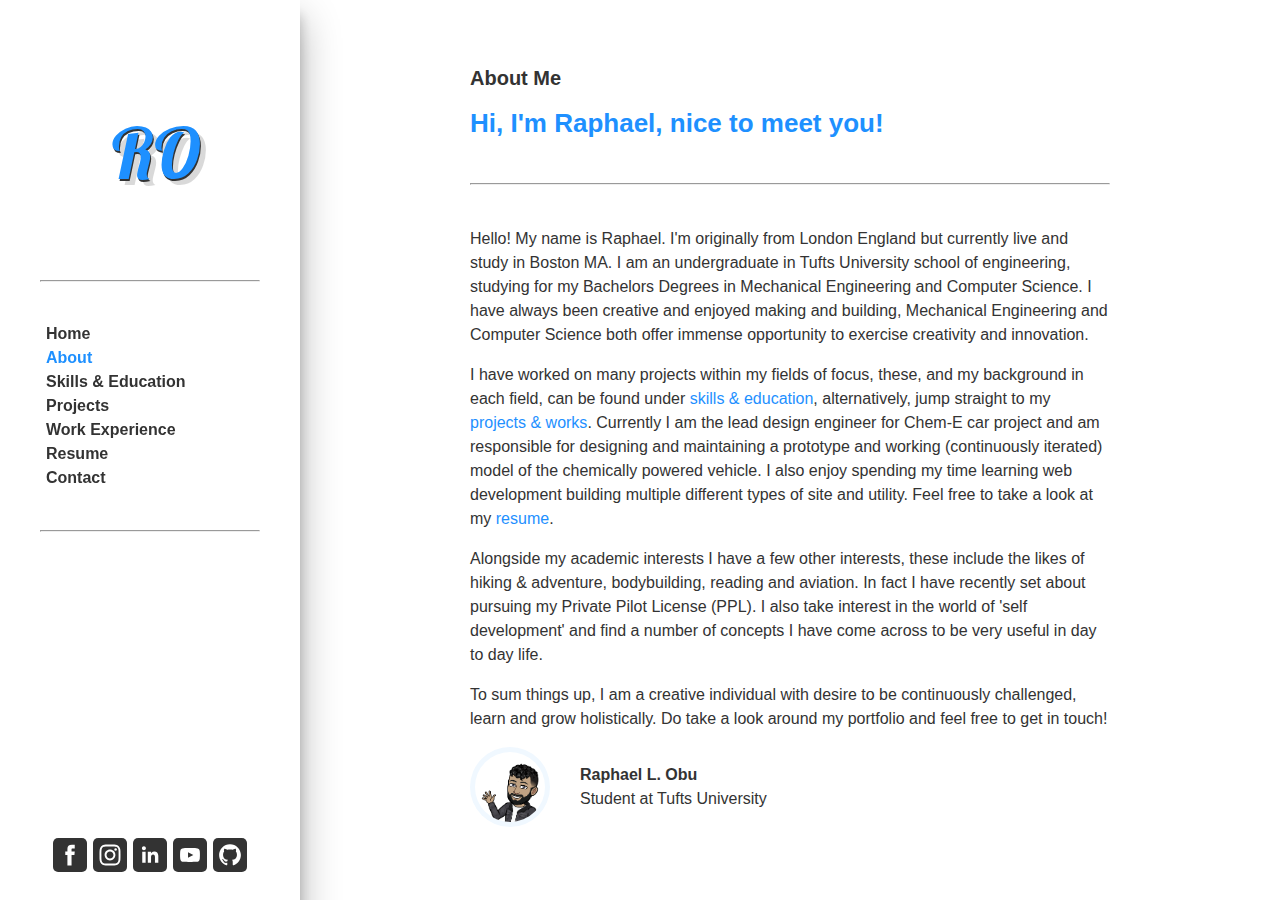
==== Summer MVP/about.html @ 68be8208 "First commit, site almost there!" ====
<!DOCTYPE html>
<html>
<head>
<meta name="viewport" content="width=device-width, initial-scale=1">
<link rel="stylesheet" href="https://fonts.googleapis.com/css?family=Lobster">
<link rel="stylesheet" href="https://cdnjs.cloudflare.com/ajax/libs/font-awesome/4.7.0/css/font-awesome.min.css">
<link href="index.css" rel="stylesheet">
<link href="responsive.css" rel="stylesheet">
<title>Raphael Obu Portfolio</title>
</head>
<body>

  <!-- NEW RESPONSIVE STUFF ABOVE HERE -->
<nav class="theHamburger">
  <div class="hamNav">
    <div class="container hamNav-container">
        <input class="checkbox" type="checkbox" name="" id="" />
        <div class="hamburger-lines">
          <span class="line line1"></span>
          <span class="line line2"></span>
          <span class="line line3"></span>
        </div>  
      <div class="menu-items">
        <div class="flipField">
          <div class="flipCoin">
            <div class="front">
                <br>
              <div class="companyNameSection"><a class="companyName" href="index.html">RO</a></div>
            </div>
            <div class="back">
              <img class="thumbnail thumbnail-hover" src="./images/bitmojiWave.png">
            </div>
          </div>
        </div>

      <br>
      <hr class="lineDivision" style="width:30%;">
      <br>

      <a class="hamNavBtn" href="index.html"><strong>Home</strong></a>
      <a class="hamNavBtn active" href="about.html"><strong>About</strong></a>
      <a class="hamNavBtn" href="education.html"><strong>Skills & Education</strong></a>
      <a class="hamNavBtn" href="projects.html"><strong>Projects</strong></a>
      <a class="hamNavBtn" href="experience.html"><strong>Work Experience</strong></a>
      <a class="hamNavBtn" target="_blank" rel="noopener noreferrer" href=" https://www.dropbox.com/s/b8owps4is5yozk8/Raphael.Obu.pdf?dl=0"><strong>Resume</strong></a>
      <a class="hamNavBtn" href="contact.html"><strong>Contact</strong></a>

      <br>
      <hr class="lineDivision" style="width:30%;">
      </div>
    </div>
  </div>
</nav>

<!-- NON RESPONSIVE BELOW THIS LINE -->

<div class="sideNav boxShadowIt">
    <div class="flipField">
        <div class="flipCoin">
          <div class="front">
              <br>
            <div class="companyNameSection"><a class="companyName" href="index.html">RO</a></div>
          </div>
          <div class="back">
            <img class="thumbnail thumbnail-hover" src="./images/bitmojiWave.png">
          </div>
        </div>
      </div>
    
    <br>
    <hr class="lineDivision">
    <br>

    <a class="sideNavBtn" href="index.html"><strong>Home</strong></a>
    <a class="sideNavBtn active" href="about.html"><strong>About</strong></a>
    <a class="sideNavBtn" href="education.html"><strong>Skills & Education</strong></a>
    <a class="sideNavBtn" href="projects.html"><strong>Projects</strong></a>
    <a class="sideNavBtn" href="experience.html"><strong>Work Experience</strong></a>
    <a class="sideNavBtn" target="_blank" rel="noopener noreferrer" href=" https://www.dropbox.com/s/b8owps4is5yozk8/Raphael.Obu.pdf?dl=0"><strong>Resume</strong></a>
    <a class="sideNavBtn" href="contact.html"><strong>Contact</strong></a>

    <br>
    <hr class="lineDivision">

</div>

<div class="socialsBarLeft">

    <div class="socialNav" style="display:flex;flex-wrap:wrap">
        <a class="socialBtn" href="https://www.facebook.com/raphaelobu2000/" target="_blank" rel="noopener noreferrer" style=""><svg class="niftybutton-facebook" style="display:block;fill:currentColor" data-tag="fac" data-name="Facebook" viewBox="0 0 512 512" preserveAspectRatio="xMidYMid meet">
        <path d="M211.9 197.4h-36.7v59.9h36.7V433.1h70.5V256.5h49.2l5.2-59.1h-54.4c0 0 0-22.1 0-33.7 0-13.9 2.8-19.5 16.3-19.5 10.9 0 38.2 0 38.2 0V82.9c0 0-40.2 0-48.8 0 -52.5 0-76.1 23.1-76.1 67.3C211.9 188.8 211.9 197.4 211.9 197.4z"></path>
    </svg></a>
        <a class="socialBtn" href="https://www.instagram.com/raphael_obu/" target="_blank" rel="noopener noreferrer"><svg class="niftybutton-instagram" style="display:block;fill:currentColor" data-tag="ins" data-name="Instagram" viewBox="0 0 512 512" preserveAspectRatio="xMidYMid meet">
        <path d="M256 109.3c47.8 0 53.4 0.2 72.3 1 17.4 0.8 26.9 3.7 33.2 6.2 8.4 3.2 14.3 7.1 20.6 13.4 6.3 6.3 10.1 12.2 13.4 20.6 2.5 6.3 5.4 15.8 6.2 33.2 0.9 18.9 1 24.5 1 72.3s-0.2 53.4-1 72.3c-0.8 17.4-3.7 26.9-6.2 33.2 -3.2 8.4-7.1 14.3-13.4 20.6 -6.3 6.3-12.2 10.1-20.6 13.4 -6.3 2.5-15.8 5.4-33.2 6.2 -18.9 0.9-24.5 1-72.3 1s-53.4-0.2-72.3-1c-17.4-0.8-26.9-3.7-33.2-6.2 -8.4-3.2-14.3-7.1-20.6-13.4 -6.3-6.3-10.1-12.2-13.4-20.6 -2.5-6.3-5.4-15.8-6.2-33.2 -0.9-18.9-1-24.5-1-72.3s0.2-53.4 1-72.3c0.8-17.4 3.7-26.9 6.2-33.2 3.2-8.4 7.1-14.3 13.4-20.6 6.3-6.3 12.2-10.1 20.6-13.4 6.3-2.5 15.8-5.4 33.2-6.2C202.6 109.5 208.2 109.3 256 109.3M256 77.1c-48.6 0-54.7 0.2-73.8 1.1 -19 0.9-32.1 3.9-43.4 8.3 -11.8 4.6-21.7 10.7-31.7 20.6 -9.9 9.9-16.1 19.9-20.6 31.7 -4.4 11.4-7.4 24.4-8.3 43.4 -0.9 19.1-1.1 25.2-1.1 73.8 0 48.6 0.2 54.7 1.1 73.8 0.9 19 3.9 32.1 8.3 43.4 4.6 11.8 10.7 21.7 20.6 31.7 9.9 9.9 19.9 16.1 31.7 20.6 11.4 4.4 24.4 7.4 43.4 8.3 19.1 0.9 25.2 1.1 73.8 1.1s54.7-0.2 73.8-1.1c19-0.9 32.1-3.9 43.4-8.3 11.8-4.6 21.7-10.7 31.7-20.6 9.9-9.9 16.1-19.9 20.6-31.7 4.4-11.4 7.4-24.4 8.3-43.4 0.9-19.1 1.1-25.2 1.1-73.8s-0.2-54.7-1.1-73.8c-0.9-19-3.9-32.1-8.3-43.4 -4.6-11.8-10.7-21.7-20.6-31.7 -9.9-9.9-19.9-16.1-31.7-20.6 -11.4-4.4-24.4-7.4-43.4-8.3C310.7 77.3 304.6 77.1 256 77.1L256 77.1z"></path>
        <path d="M256 164.1c-50.7 0-91.9 41.1-91.9 91.9s41.1 91.9 91.9 91.9 91.9-41.1 91.9-91.9S306.7 164.1 256 164.1zM256 315.6c-32.9 0-59.6-26.7-59.6-59.6s26.7-59.6 59.6-59.6 59.6 26.7 59.6 59.6S288.9 315.6 256 315.6z"></path>
        <circle cx="351.5" cy="160.5" r="21.5"></circle>
    </svg></a>
        <a class="socialBtn" href="https://www.linkedin.com/in/raphaelobu/" target="_blank" rel="noopener noreferrer"><svg class="niftybutton-linkedin" style="display:block;fill:currentColor" data-donate="true" data-tag="lin" data-name="LinkedIn" viewBox="0 0 512 512" preserveAspectRatio="xMidYMid meet">
        <path d="M186.4 142.4c0 19-15.3 34.5-34.2 34.5 -18.9 0-34.2-15.4-34.2-34.5 0-19 15.3-34.5 34.2-34.5C171.1 107.9 186.4 123.4 186.4 142.4zM181.4 201.3h-57.8V388.1h57.8V201.3zM273.8 201.3h-55.4V388.1h55.4c0 0 0-69.3 0-98 0-26.3 12.1-41.9 35.2-41.9 21.3 0 31.5 15 31.5 41.9 0 26.9 0 98 0 98h57.5c0 0 0-68.2 0-118.3 0-50-28.3-74.2-68-74.2 -39.6 0-56.3 30.9-56.3 30.9v-25.2H273.8z"></path>
    </svg></a>
        <a class="socialBtn" href="https://www.youtube.com/channel/UCJj1xaywDetAXqvkctlM86g" target="_blank" rel="noopener noreferrer"><svg class="niftybutton-youtube" style="display:block;fill:currentColor" data-donate="true" data-tag="you" data-name="YouTube" viewBox="0 0 512 512" preserveAspectRatio="xMidYMid meet">
        <path d="M422.6 193.6c-5.3-45.3-23.3-51.6-59-54 -50.8-3.5-164.3-3.5-215.1 0 -35.7 2.4-53.7 8.7-59 54 -4 33.6-4 91.1 0 124.8 5.3 45.3 23.3 51.6 59 54 50.9 3.5 164.3 3.5 215.1 0 35.7-2.4 53.7-8.7 59-54C426.6 284.8 426.6 227.3 422.6 193.6zM222.2 303.4v-94.6l90.7 47.3L222.2 303.4z"></path>
    </svg></a>
        <a class="socialBtn" href="https://github.com/raphaelobu" target="_blank" rel="noopener noreferrer"><svg class="niftybutton-github" style="display:block;fill:currentColor" data-donate="true" data-tag="git" data-name="Github" viewBox="0 0 512 512" preserveAspectRatio="xMidYMid meet">
        <path d="M256 70.7c-102.6 0-185.9 83.2-185.9 185.9 0 82.1 53.3 151.8 127.1 176.4 9.3 1.7 12.3-4 12.3-8.9V389.4c-51.7 11.3-62.5-21.9-62.5-21.9 -8.4-21.5-20.6-27.2-20.6-27.2 -16.9-11.5 1.3-11.3 1.3-11.3 18.7 1.3 28.5 19.2 28.5 19.2 16.6 28.4 43.5 20.2 54.1 15.4 1.7-12 6.5-20.2 11.8-24.9 -41.3-4.7-84.7-20.6-84.7-91.9 0-20.3 7.3-36.9 19.2-49.9 -1.9-4.7-8.3-23.6 1.8-49.2 0 0 15.6-5 51.1 19.1 14.8-4.1 30.7-6.2 46.5-6.3 15.8 0.1 31.7 2.1 46.6 6.3 35.5-24 51.1-19.1 51.1-19.1 10.1 25.6 3.8 44.5 1.8 49.2 11.9 13 19.1 29.6 19.1 49.9 0 71.4-43.5 87.1-84.9 91.7 6.7 5.8 12.8 17.1 12.8 34.4 0 24.9 0 44.9 0 51 0 4.9 3 10.7 12.4 8.9 73.8-24.6 127-94.3 127-176.4C441.9 153.9 358.6 70.7 256 70.7z"></path>
    </svg></a>
    </div>

  </div>

<script>
/* Loop through all dropdown buttons to toggle between hiding and showing its dropdown content - This allows the user to have multiple dropdowns without any conflict */
var dropdown = document.getElementsByClassName("dropdownBtn");
var i;

for (i = 0; i < dropdown.length; i++) {
  dropdown[i].addEventListener("click", function() {
  this.classList.toggle("active");
  var dropdownContent = this.nextElementSibling;
  if (dropdownContent.style.display === "block") {
  dropdownContent.style.display = "none";
  } else {
  dropdownContent.style.display = "block";
  }
  });
}
</script>

<div class="main">
  <div class="aboutSection" id="aboutSection">

    <h3 class="textColorDarkGrey">About Me</h3>
    <h2 class="textColorDodgerBlue">Hi, I'm Raphael, nice to meet you!</h2>

    <p class="halfBr">&nbsp</p>
    <hr>
    <p class="halfBr">&nbsp</p>

    <p class="textColorDarkGrey">
      Hello! My name is Raphael. I'm originally from London England but currently live and study in Boston MA. I am an undergraduate in Tufts University school of engineering, studying for my Bachelors Degrees in Mechanical Engineering and Computer Science. I have always been creative and enjoyed making and building, Mechanical Engineering and Computer Science both offer immense opportunity to exercise creativity and innovation.
    </p>
    <p class="textColorDarkGrey">
      I have worked on many projects within my fields of focus, these, and my background in each field, can be found under <a class="textColorDodgerBlue" href="skills&education.html" style="text-decoration: none;">skills & education</a>, alternatively, jump straight to my <a class="textColorDodgerBlue" href="projects.html" style="text-decoration: none;">projects & works</a>. Currently I am the lead design engineer for Chem-E car project and am responsible for designing and maintaining a prototype and working (continuously iterated) model of the chemically powered vehicle. I also enjoy spending my time learning web development building multiple different types of site and utility. Feel free to take a look at my <a class="textColorDodgerBlue" target="_blank" rel="noopener noreferrer" href=" https://www.dropbox.com/s/b8owps4is5yozk8/Raphael.Obu.pdf?dl=0" style="text-decoration: none;">resume</a>.
    </p>
    <p class="textColorDarkGrey">
      Alongside my academic interests I have a few other interests, these include the likes of hiking & adventure, bodybuilding, reading and aviation. In fact I have recently set about pursuing my Private Pilot License (PPL). I also take interest in the world of 'self development' and find a number of concepts I have come across to be very useful in day to day life.
    </p>
    <p class="textColorDarkGrey">
      To sum things up, I am a creative individual with desire to be continuously challenged, learn and grow holistically. Do take a look around my portfolio and feel free to get in touch!
    </p>


    <div class="authorTag">
      <div class="outerCircle">
        <div class="innerCircle">
          <img class="authorImg" src="./images/bitmojiWave.png">
        </div>
      </div>
      <div class="rightAuthorText">
        <p class="textColorDarkGrey">
          <strong>Raphael L. Obu</strong> <br> Student at Tufts University
        </p>
      </div>
    </div>
  </div>
</div>


</body>
</html>
---- Summer MVP/index.css ----
body {
  font-family: sans-serif;
  font-size: 24px;
  background-color: white;
  margin: 0;
  padding: 0;
}
/*General Layout*/
div.twoSides{
  margin-left: 0px;
  margin-top: -40vh;
  display: flex;
}

div.left50{
  padding-left: 220px;
  margin: auto;
  width:100%;
  height: 100%;
}

div.right50{
  margin: auto;
  width:100%;
  height: 100%;
  float:right;
}



/*General Styling classes*/
  .boxShadowIt{
  box-shadow: rgba(0, 0, 0, 0.3) 0px 19px 38px, rgba(0, 0, 0, 0.22) 0px 15px 12px;
}

.textColorWhite{
color: white;
}
  
.textColorDodgerBlue{
color: dodgerblue;
}
  
.textColorDarkGrey{
color: #333;
}

h1{
  font-size: 36px;
  line-height: 40px;
  }

h2{
  font-size: 26px;
  line-height: 26px;
  }

h3{
  font-size: 20px;
  line-height: 20px;
  }
  

p{
  font-size: 16px;
  line-height: 24px;
}

p.boxed {
  font-size: 14px;
  line-height: 24px;
}

p.halfBr{
  line-height: 10px;
}

label.label{
  font-size: 16px;
  line-height: 24px;
}

div.clickMe{
  text-align: center;
  font-size: 16px;
  line-height: 24px;
}


/* Fixed sidenav, full height */
.sideNav {
  margin: 0;
  padding: 0;
  overflow: hidden;
  background-color: white;
  top: 0;
  left:0;
  width: 220px;
  height: 100%;
  position: fixed;
  z-index: 1;
  padding: 40px;
}

/* Coin flip styling */
.flipField {
  width: 200px;
  height: 200px;
  padding-left: 10px;
  padding-right: 10px;
}
.flipField:hover .flipCoin {
  transform: rotateY(180deg);
}
.flipField .flipCoin {
  transform-style: preserve-3d;
  transition: transform 0.8s ease;
  height: 100%;
  width: 100%;
}
.flipField .flipCoin .front, .flipField .flipCoin .back {
  position: absolute;
  top: 0;
  left: 0;
  width: 100%;
  height: 100%;
  backface-visibility: hidden;
  border-radius: 50%;
  overflow: hidden;
}
.flipField .flipCoin .front {
  transform: translateZ(1px);
}
.flipField .flipCoin .back {
  transform: rotateY(180deg);
}
.flipField .flipCoin .thumbnail {
  width: 100%;
}

/* Style the sidenav links and the dropdown button */
.sideNav a, .dropdownBtn {
  padding-left: 6px;
  text-decoration: none;
  font-size: 16px;
  line-height: 24px;
  color: #333;
  display: block;
  border: none;
  background: none;
  width: 100%;
  text-align: left;
  cursor: pointer;
  outline: none;
}

/* On mouse-over */
.sideNav a:hover, .dropdownBtn:hover {
  color: dodgerblue;
}

/* Add an active class to the active dropdown button */
.active {
  background-color: white;
  color: #333;
}

/* Dropdown container (hidden by default). Optional: add a lighter background color and some left padding to change the design of the dropdown content */
.dropdownContainer {
  display: none;
  background-color: white;
}

/* Some media queries for responsiveness */
@media screen and (max-height: 450px) {
  .sideNav {padding-top: 15px;}
  .sideNav a {font-size: 18px;}
}

/* Logo  */
a.companyName {
  width: 100%;
  display: block;
  color: dodgerblue;
  font-size: 40px;
  text-decoration: none;
  text-align: center;
  padding-top: 40px;
  padding-bottom: 40px;
  font: 500 70px/1.3 'Lobster';
  text-shadow: 1.5px 1.5px 0px #333, 6px 6px 0px rgba(0,0,0,0.15);
  }

a.sideNavBtn.active {
color: dodgerblue;
}

div.socialNav{
  padding-left: 10px;
  padding-right: 10px;
}

a.socialBtn{
  color:white;
  background-color: #333;
  text-decoration:none;
  border:0;
  width:30px;
  height:30px;
  padding:2px;
  margin:3px;
  border-radius:15%;
}

a.socialBtn:hover{
  color:white;
  background-color: dodgerblue;
}

/* Fixed SocialsBar on left */
.socialsBarLeft {
  margin: 0;
  padding: 20px;
  padding-left: 40px;
  padding-right: 40px;
  overflow: hidden;
  background-color: white;
  bottom: 0;
  left:0;
  width: 220px;
  height: 5%;
  position: fixed;
  z-index: 1;
}


/*Main Content*/
header.homeHeader{
  margin: 0;
  padding:0;
  margin-left: 300px; 
  overflow:hidden;
  position: relative;
  height: 80vh;
}

header.homeHeader::after{
  content:"";
  position:absolute;
  top:0;
  left:0;
  height: 100%;
  width:100%;
  transform: skewY(-30deg);
  background: aliceblue;
  transform-origin: bottom left;
  z-index: -1;
}

img.homeImg{
  padding: 0;
  margin:0;
  margin-top: -50px;
  width: 300px;
  float: right;
  margin-right:15%;
}

div.welcomeTextBox{
  z-index: 0;
}

/*Bounce on hover down arrow*/
div.scrollArrow {
font-size: 16px;
margin-left: 300px; 
text-align: center;
padding-top:5%;
padding-bottom:5%;
}

a.scrollCaret {
float:center;
color: #333; 
text-decoration: none;
}

.bounce {
-moz-animation: bounce 2s infinite;
-webkit-animation: bounce 2s infinite;
animation: bounce 2s infinite;
}

@keyframes bounce {
0%, 20%, 50%, 80%, 100% {
  transform: translateY(0);
}
40% {
  transform: translateY(-30px);
}
60% {
  transform: translateY(-15px);
}
}

/* Main content */
div.main {
  margin-left: 300px; /* Same as the width of the sidenav */
  font-size: 20px; /* Increased text to enable scrolling */
  padding: 0px 10px;
  max-width: 1176px;
}

@media only screen and (min-width: 1500px) {
  div.main{
    width: 1176px;
    margin:auto;
    padding-left: 300px;
  }
}

div.aboutSection{
  padding-top: 5%;
  padding-left: 160px;
  padding-right: 160px;
}

div.fieldSection{
  padding-top: 5%;
  padding-left: 160px;
  padding-right: 160px;
}

div.experienceSection{
  padding-top: 5%;
  padding-left: 160px;
  padding-right: 160px;
}

div.endMain{
  padding-top: 7%;
}

/* Author Tag */
div.authorTag{
  height: 80px;
  display: inline-flex;
  padding-bottom: 50px;
}

div.outerCircle{
  width:80px;
  height:80px;
  background-color: aliceblue;
  border-radius: 50%;
  position: relative;
}

div.innerCircle{
  width:70px;
  height:70px;
  background-color: white;
  border-radius: 50%;
  position: absolute;
  left: 5px;
  top: 5px;
  overflow: hidden;
}

img.authorImg{
  width:72px;
  height:72px;
}

div.rightAuthorText{
  padding-left: 30px;
  position: relative;
  width:400px;
}


/*Fields of focus*/
div.fieldOfFocus{
width: 100%;
height:480px;
}

ul.fieldsNavBar {
list-style-type: none;
margin: 0;
padding: 0;
overflow: hidden;
background-color: white;
top: 0;
width: 100%;

}

li.fieldsNavBtn {
float:left;
padding-left: 4%; 
padding-right: 4%;
}
@media only screen and (max-width: 1464px) {
  li.fieldsNavBtn {
      width:40%; 
      padding-left: 5%; 
      padding-right: 5%;
      }
  }

a.fieldsNavBtnLink {
display: block;
color: #333;
text-align: center;
padding: 10px 10px;
text-decoration: none;
}

a.fieldsNavBtnLink:hover {
color: dodgerblue;
}

a.fieldsNavBtnLink.active {
color: dodgerblue;
}
---- Summer MVP/responsive.css ----
.container{
    height: 0;
  }

  .hamNav{
    height: 0;
    display: none;
  }

@media only screen and (max-width: 1200px) {
  .hamNav{
    display: block;
  }

  .sideNav{
    display: none;
    margin-left: -300px;
  }

  .socialsBarLeft{
    margin-left: -300px;
  }
  header.homeHeader{
    margin-left: -300px;
  }

  .container {
    width: 100%;
    z-index: 10;
    margin-top: -60px;
  }

  .hamburger-lines{
    margin-top: 100px;
    margin-left: 40px;
  }
  .checkbox{
    margin-left: 40px;
  }

  .hamNav a, .dropdownBtn {
    text-decoration: none;
    font-size: 16px;
    line-height: 24px;
    color: #333;
    display: block;
    border: none;
    background: none;
    width: 100%;
    cursor: pointer;
    outline: none;
  }

  a.companyName {
    width: 100%;
    display: block;
    color: dodgerblue;
    font-size: 40px;
    text-decoration: none;
    text-align: center;
    padding-top: 40px;
    padding-bottom: 40px;
    font: 500 70px/1.3 'Lobster';
    text-shadow: 1.5px 1.5px 0px #333, 6px 6px 0px rgba(0,0,0,0.15);
    }

a.hamNavBtn.active {
 color: dodgerblue;
}

  /* On mouse-over */
  .hamNav a:hover, .dropdownBtn:hover {
    color: dodgerblue;
  }

  /* Coin flip styling */

  .menu-items{
   display: flex;
  }

  .flipField {
    width: 200px;
    height: 200px;
    margin: 0 auto;
  }
  .flipField:hover .flipCoin {
    transform: rotateY(180deg);
  }
  .flipField .flipCoin {
    transform-style: preserve-3d;
    transition: transform 0.8s ease;
    height: 100%;
    width: 100%;
  }
  .flipField .flipCoin .front, .flipField .flipCoin .back {
    position: absolute;
    top: 0;
    left: 0;
    width: 100%;
    height: 100%;
    backface-visibility: hidden;
    border-radius: 50%;
    overflow: hidden;
  }
  .flipField .flipCoin .front {
    transform: translateZ(1px);
  }
  .flipField .flipCoin .back {
    transform: rotateY(180deg);
  }
  .flipField .flipCoin .thumbnail {
    width: 100%;
  }

  .hamNav .hamNav-container li {
    list-style: none;
  }

  .hamNav-container {
    display: block;
    position: relative;
    height: 60px;
  }

  .hamNav-container .checkbox {
    position: absolute;
    display: block;
    height: 32px;
    width: 32px;
    top: 110px;
    left: 20px;
    z-index: 5;
    opacity: 0;
    cursor: pointer;
  }

  .hamNav-container .hamburger-lines {
    display: block;
    height: 26px;
    width: 32px;
    position: absolute;
    top: 17px;
    left: 20px;
    z-index: 2;
    display: flex;
    flex-direction: column;
    justify-content: space-between;
  }

  .hamNav-container .hamburger-lines .line {
    display: block;
    height: 4px;
    width: 100%;
    border-radius: 10px;
    background: dodgerblue;
  }

  .hamNav-container .hamburger-lines .line1 {
    transform-origin: 0% 0%;
    transition: transform 0.4s ease-in-out;
    -webkit-transition: transform 400ms ease-in-out;
  }

  .hamNav-container .hamburger-lines .line2 {
    transition: transform 0.2s ease-in-out;
    -webkit-transition: transform 200ms ease-in-out;
  }

  .hamNav-container .hamburger-lines .line3 {
    transform-origin: 0% 100%;
    transition: transform 0.4s ease-in-out;
    -webkit-transition: transform 400ms ease-in-out;
  }


  .hamNav .menu-items {
    padding-top: 120px;
    box-shadow: inset 0 0 2000px rgba(255, 255, 255, .5);
    height: 91.9vh;
    width: 100%;
    transform: translate(-150%);
    display: flex;
    flex-direction: column;
    transition: transform 1s ease-in-out;
    text-align: center;
    background-color: white;
  }

  .hamNav-container input[type="checkbox"]:checked ~ .menu-items {
    transform: translateX(0);
  }

  .hamNav-container input[type="checkbox"]:checked ~ .hamburger-lines .line1 {
    transform: rotate(45deg);
  }

  .hamNav-container input[type="checkbox"]:checked ~ .hamburger-lines .line2 {
    transform: scaleY(0);
  }

  .hamNav-container input[type="checkbox"]:checked ~ .hamburger-lines .line3 {
    transform: rotate(-45deg);
  }

  .hamNav-container input[type="checkbox"]:checked ~ .logo{
    display: none;
  }


  /* Alignment of home content */
  div.left50{
    padding-left: 0px;
  }



  @media only screen and (max-width: 800px) {
    div.twoSides{
      margin-left: 0px;
      margin-top: -50vh;
      display: block;
      justify-content: center;
    }

    div.left50{
      margin: auto;
      width:100%;
      height: 50%;
      float:center;
      display: flex;
    }

    div.right50{
      margin: auto;
      width:100%;
      height: 100%;
      float:center;
      display: flex;
    }
    
    img.homeImg{
      padding-right: 10vw;
      margin: auto;
    }

    div.welcomeTextBox{
      margin: auto;
    }

      /*Alignment of contact page*/
    div.sellingPoints{
      display: inline-block;
    }
    div.left30Contact{
      margin: auto;
      width:100%;
      height: 50%;
      float:center;
    }

    div.right70Contact{
      margin: auto;
      width:100%;
      height: 100%;
      float:center;
    }

  }

  p{
      max-width: 100%;
  }

  /* About style page content */
  div.main{
      padding:0px;
      margin: 0px;
      margin-top: 150px;
      width: 100%;
      display: flex;
  }
  @media only screen and (max-width: 540px) {
    h2{
        max-width: 250px;
    }
  }

  div.aboutSection{
      padding:0;
      margin:auto;
      width: 80%;
      min-width: 296px;
      padding-bottom: 20px;
  }
  div.authorTag{
      margin-top: 50px;
      padding-bottom: 0px;
  }
  div.outercircle{
      width: 80px;
      height:80px;
  }
  div.rightAuthorText{
      margin-left: 0px;
      width:fit-content;
  }

    /* Education page content */
    div.fieldSection{
        padding:0;
        margin:auto;
        width: 80%;
        min-width: 296px;
    }

      @media only screen and (max-width: 1030px) {
        li.fieldsNavBtn {
            width:40%; 
            padding-left: 5%; 
            padding-right: 5%;
            }

        @media only screen and (max-width: 540px) {
            li.fieldsNavBtn {
                width:80%; 
                padding-left: 10%; 
                padding-right: 10%;
                }
            }
      }


    div.fieldOfFocus{
        padding:0;
        margin:auto;
        width: 80%;
        min-width: 296px;
        height:480px;
        }

      /* Projects style page content */
    div.main{
        padding:0px;
        margin: 0px;
        margin-top: 150px;
        width: 100%;
    }
    @media only screen and (max-width: 540px) {
    h2{
        max-width: 250px;
    }
    }

    div.experienceSection{
        padding:0;
        margin:auto;
        width: 80%;
        min-width: 296px;
    }
    @media only screen and (max-width: 800px) {
        .projectContainer {
            display: grid;
            row-gap: 30px;
            grid-template-columns: 100%;
            grid-template-rows: repeat(7, 240px);
          }   
        }

    @media only screen and (max-width: 800px) {
        .experienceContainer {
            display: grid;
            row-gap: 30px;
            grid-template-columns: 100%;
            grid-template-rows: repeat(3, 240px);
        } 

    @media only screen and (max-width: 800px) {
      .projectMenuContainer {
          display: grid;
          row-gap: 30px;
          grid-template-columns: 100%;
          grid-template-rows: repeat(4, 240px);
      } 
    }

}
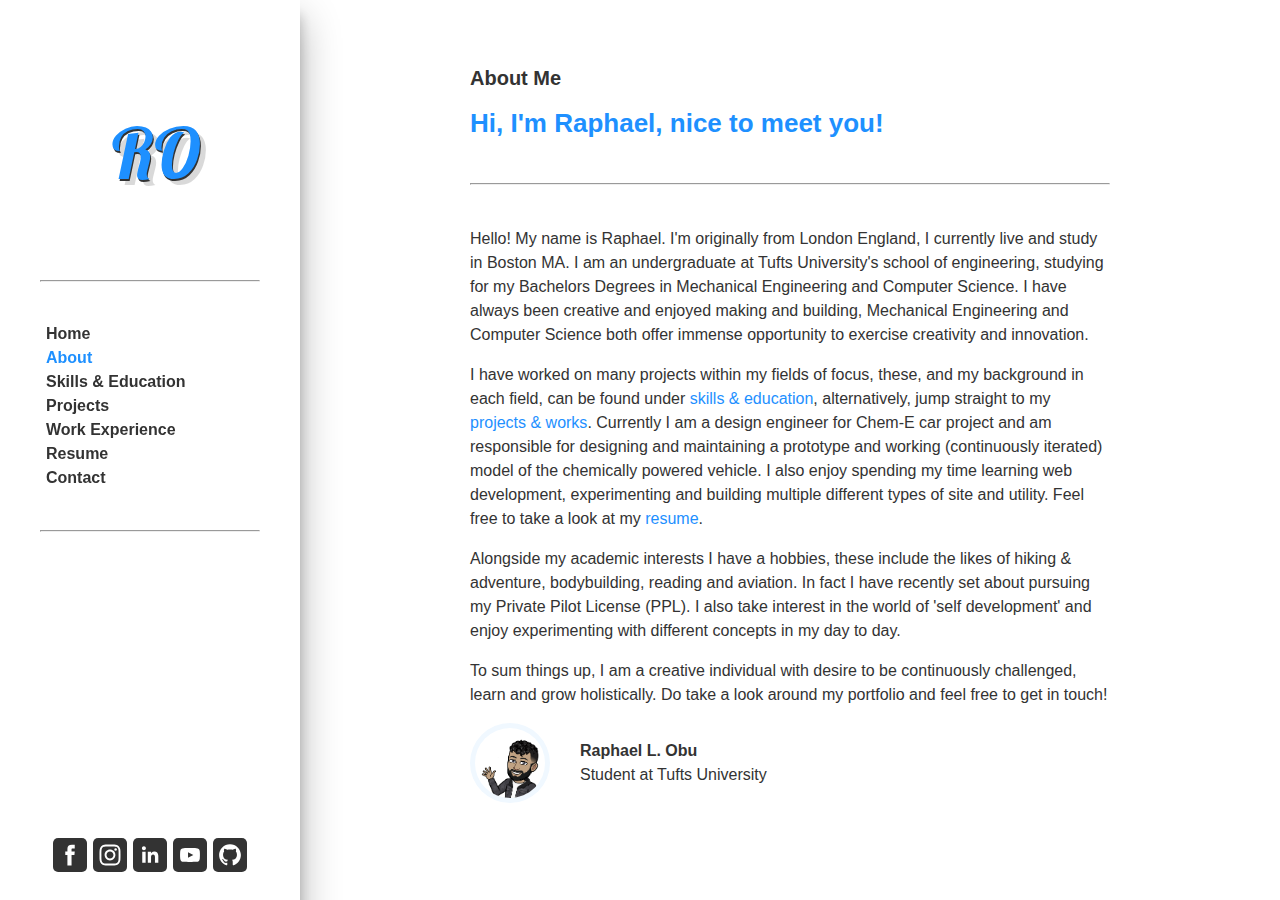
==== commit 43a79f52: "More Software Projects" ====
--- a/Summer MVP/about.html
+++ b/Summer MVP/about.html
@@ -39,7 +39,7 @@
 
       <a class="hamNavBtn" href="index.html"><strong>Home</strong></a>
       <a class="hamNavBtn active" href="about.html"><strong>About</strong></a>
-      <a class="hamNavBtn" href="education.html"><strong>Skills & Education</strong></a>
+      <a class="hamNavBtn" href="skills&education.html"><strong>Skills & Education</strong></a>
       <a class="hamNavBtn" href="projects.html"><strong>Projects</strong></a>
       <a class="hamNavBtn" href="experience.html"><strong>Work Experience</strong></a>
       <a class="hamNavBtn" target="_blank" rel="noopener noreferrer" href=" https://www.dropbox.com/s/b8owps4is5yozk8/Raphael.Obu.pdf?dl=0"><strong>Resume</strong></a>
@@ -73,7 +73,7 @@
 
     <a class="sideNavBtn" href="index.html"><strong>Home</strong></a>
     <a class="sideNavBtn active" href="about.html"><strong>About</strong></a>
-    <a class="sideNavBtn" href="education.html"><strong>Skills & Education</strong></a>
+    <a class="sideNavBtn" href="skills&education.html"><strong>Skills & Education</strong></a>
     <a class="sideNavBtn" href="projects.html"><strong>Projects</strong></a>
     <a class="sideNavBtn" href="experience.html"><strong>Work Experience</strong></a>
     <a class="sideNavBtn" target="_blank" rel="noopener noreferrer" href=" https://www.dropbox.com/s/b8owps4is5yozk8/Raphael.Obu.pdf?dl=0"><strong>Resume</strong></a>
@@ -137,13 +137,13 @@
     <p class="halfBr">&nbsp</p>
 
     <p class="textColorDarkGrey">
-      Hello! My name is Raphael. I'm originally from London England but currently live and study in Boston MA. I am an undergraduate in Tufts University school of engineering, studying for my Bachelors Degrees in Mechanical Engineering and Computer Science. I have always been creative and enjoyed making and building, Mechanical Engineering and Computer Science both offer immense opportunity to exercise creativity and innovation.
+      Hello! My name is Raphael. I'm originally from London England, I currently live and study in Boston MA. I am an undergraduate at Tufts University's school of engineering, studying for my Bachelors Degrees in Mechanical Engineering and Computer Science. I have always been creative and enjoyed making and building, Mechanical Engineering and Computer Science both offer immense opportunity to exercise creativity and innovation.
     </p>
     <p class="textColorDarkGrey">
-      I have worked on many projects within my fields of focus, these, and my background in each field, can be found under <a class="textColorDodgerBlue" href="skills&education.html" style="text-decoration: none;">skills & education</a>, alternatively, jump straight to my <a class="textColorDodgerBlue" href="projects.html" style="text-decoration: none;">projects & works</a>. Currently I am the lead design engineer for Chem-E car project and am responsible for designing and maintaining a prototype and working (continuously iterated) model of the chemically powered vehicle. I also enjoy spending my time learning web development building multiple different types of site and utility. Feel free to take a look at my <a class="textColorDodgerBlue" target="_blank" rel="noopener noreferrer" href=" https://www.dropbox.com/s/b8owps4is5yozk8/Raphael.Obu.pdf?dl=0" style="text-decoration: none;">resume</a>.
+      I have worked on many projects within my fields of focus, these, and my background in each field, can be found under <a class="textColorDodgerBlue" href="skills&education.html" style="text-decoration: none;">skills & education</a>, alternatively, jump straight to my <a class="textColorDodgerBlue" href="projects.html" style="text-decoration: none;">projects & works</a>. Currently I am a design engineer for Chem-E car project and am responsible for designing and maintaining a prototype and working (continuously iterated) model of the chemically powered vehicle. I also enjoy spending my time learning web development, experimenting and building multiple different types of site and utility. Feel free to take a look at my <a class="textColorDodgerBlue" target="_blank" rel="noopener noreferrer" href=" https://www.dropbox.com/s/b8owps4is5yozk8/Raphael.Obu.pdf?dl=0" style="text-decoration: none;">resume</a>.
     </p>
     <p class="textColorDarkGrey">
-      Alongside my academic interests I have a few other interests, these include the likes of hiking & adventure, bodybuilding, reading and aviation. In fact I have recently set about pursuing my Private Pilot License (PPL). I also take interest in the world of 'self development' and find a number of concepts I have come across to be very useful in day to day life.
+      Alongside my academic interests I have a hobbies, these include the likes of hiking & adventure, bodybuilding, reading and aviation. In fact I have recently set about pursuing my Private Pilot License (PPL). I also take interest in the world of 'self development' and enjoy experimenting with different concepts in my day to day.
     </p>
     <p class="textColorDarkGrey">
       To sum things up, I am a creative individual with desire to be continuously challenged, learn and grow holistically. Do take a look around my portfolio and feel free to get in touch!
